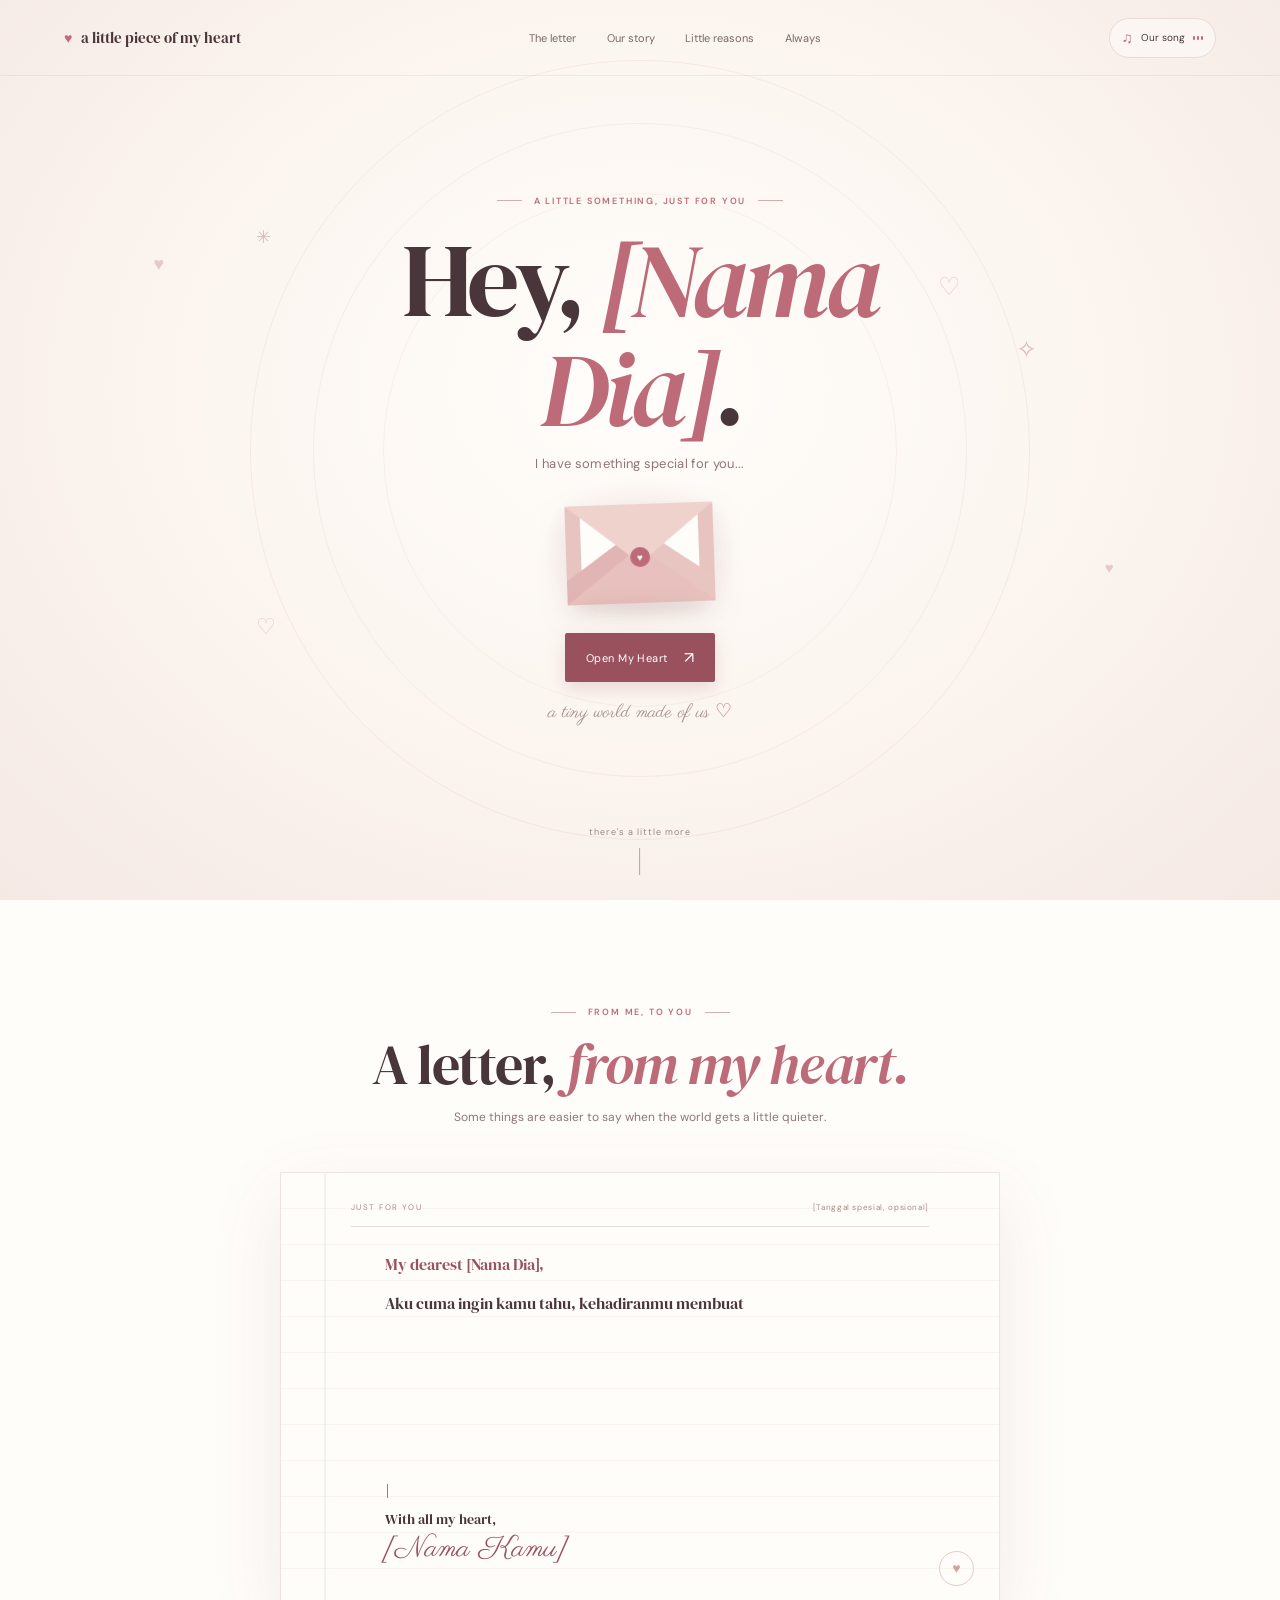
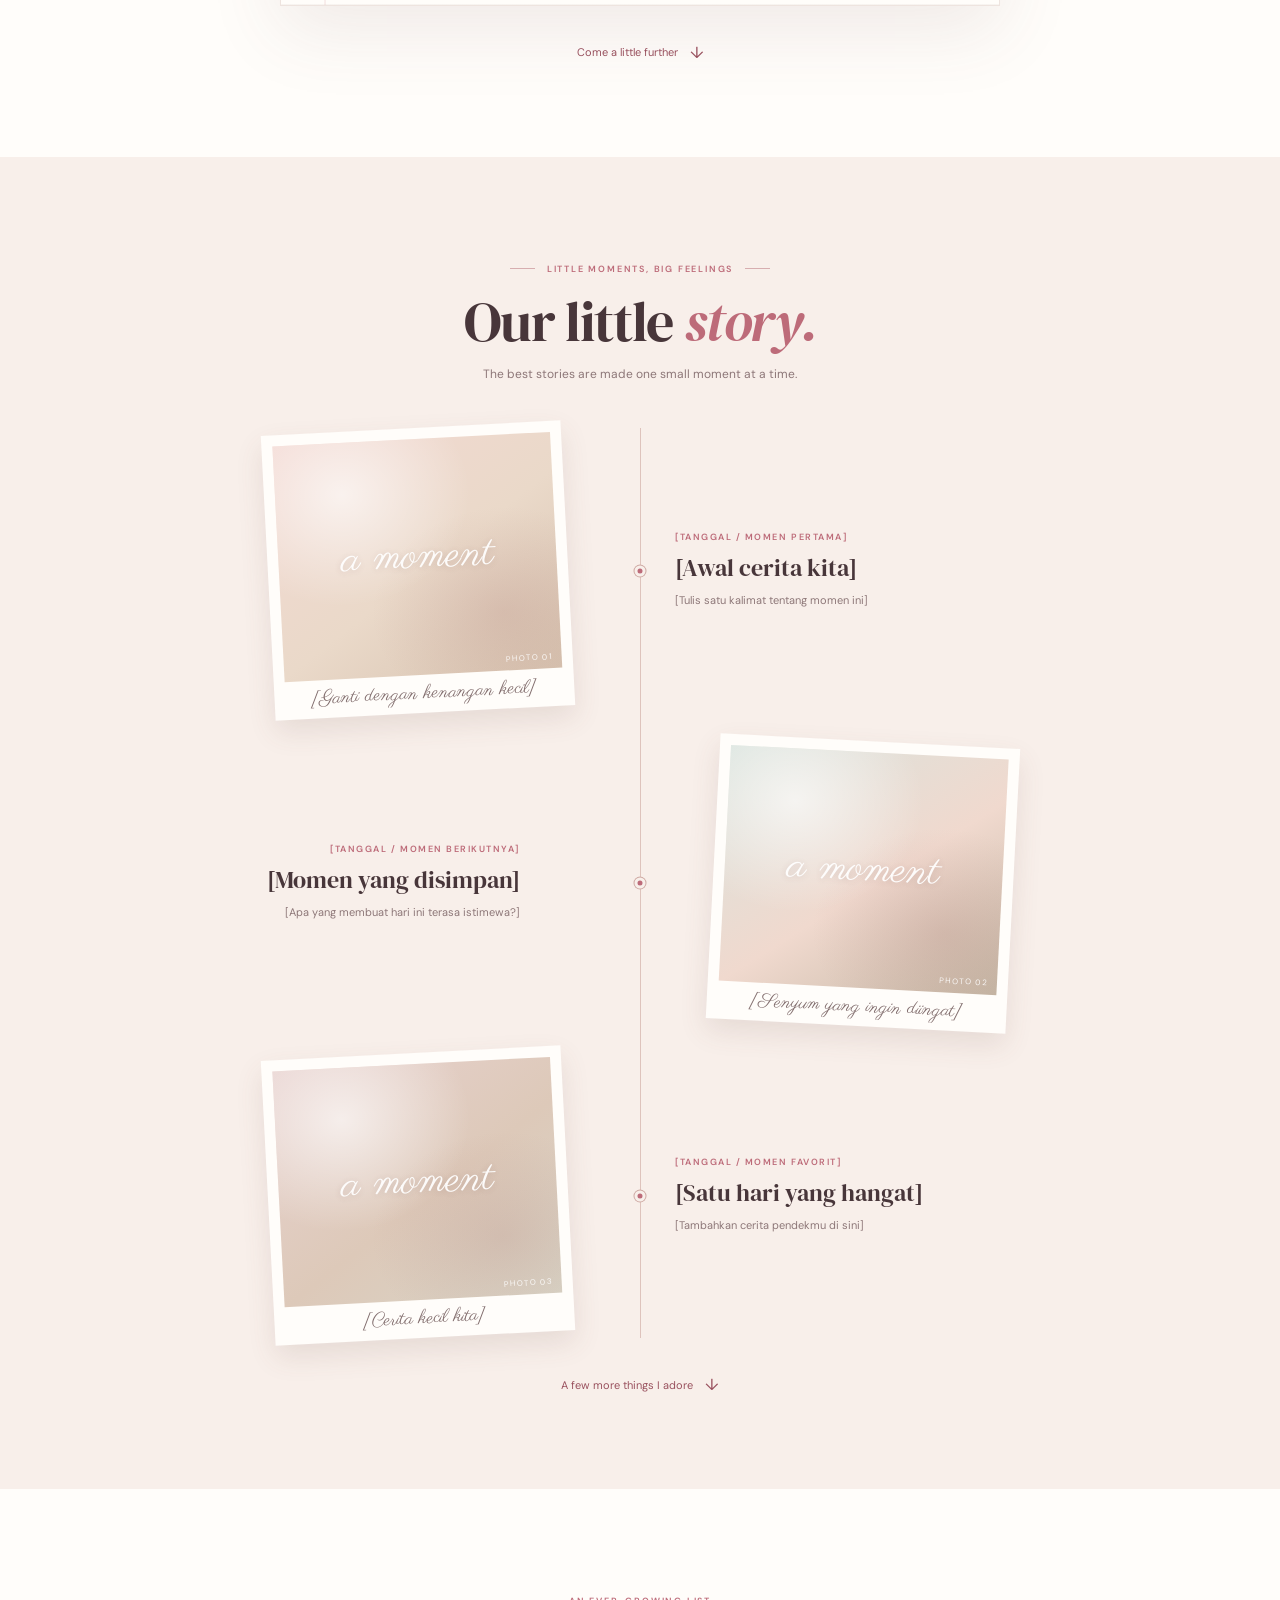
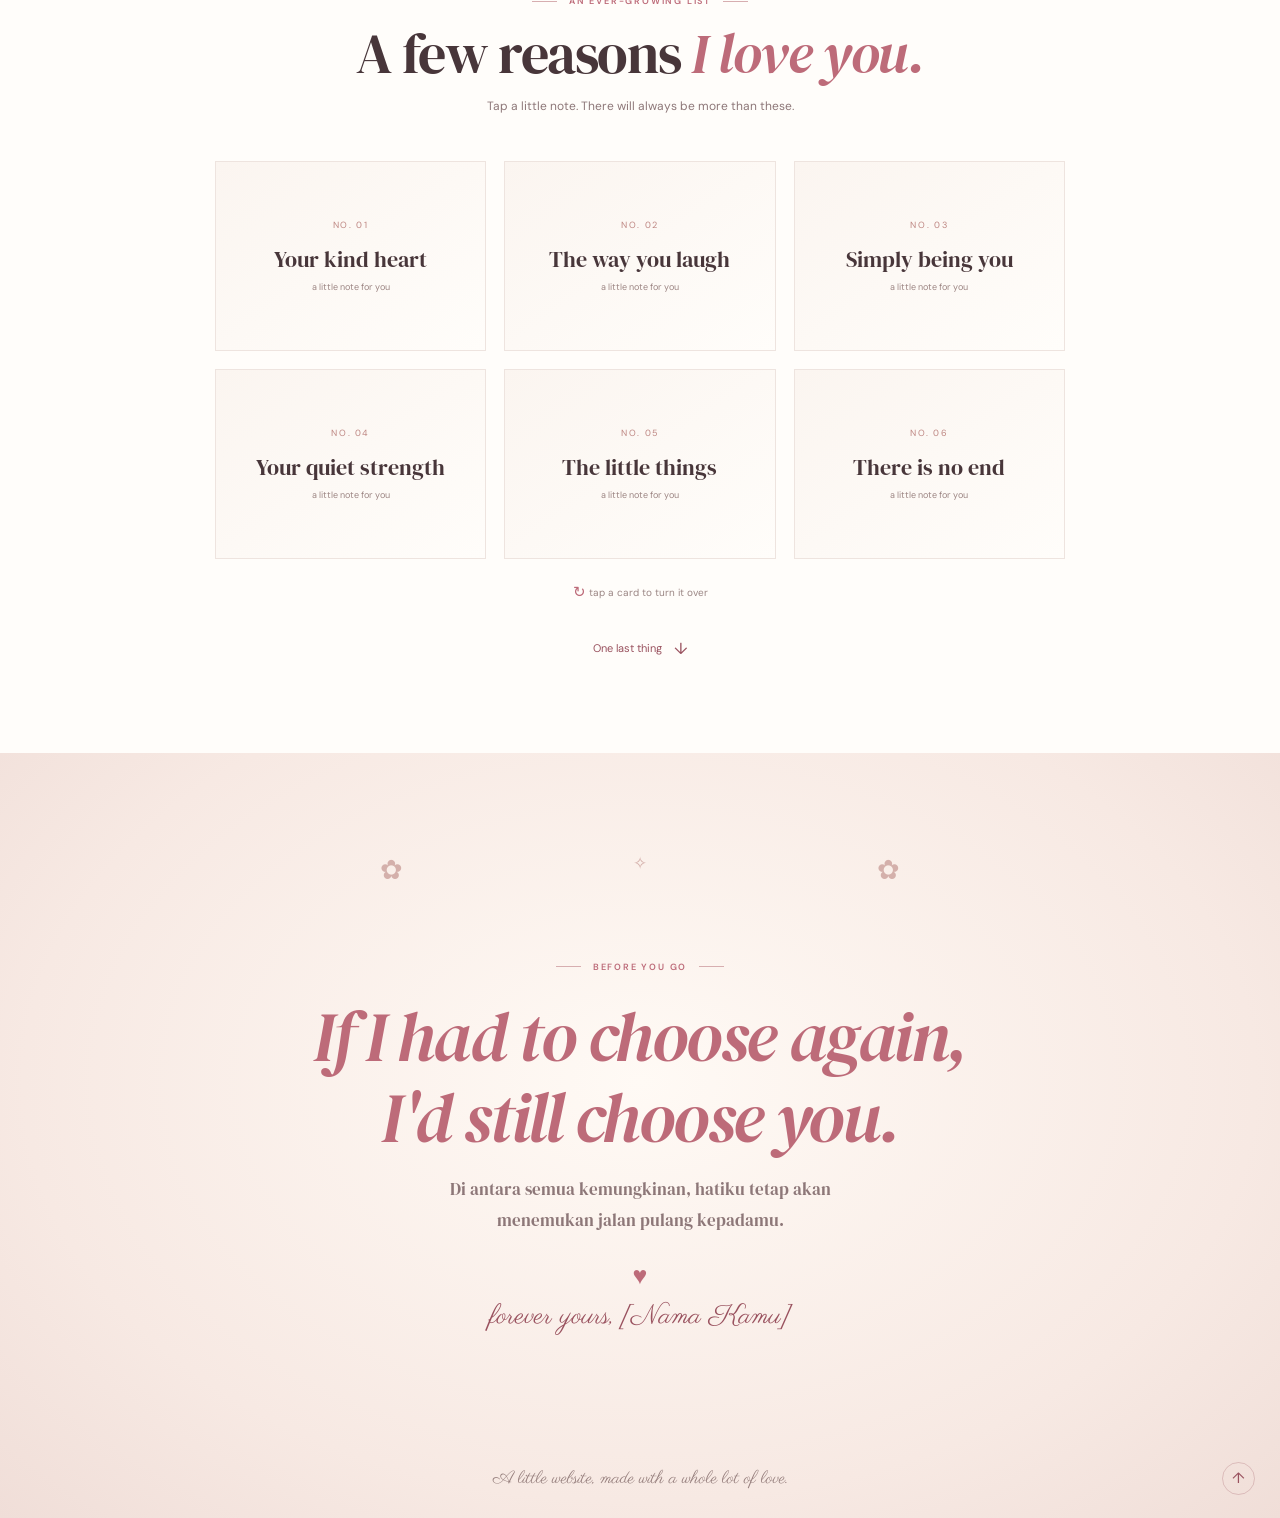
==== index.html @ af8dcc7d "Add Supabase CMS and romantic site Co-authored-by: Copilot <223556219+Copilot@users.noreply.github.c" ====
<!doctype html>
<html lang="en">
  <head>
    <meta charset="utf-8">
    <meta name="viewport" content="width=device-width, initial-scale=1">
    <meta name="theme-color" content="#fbf5f0">
    <meta name="description" content="A little corner of the internet, made with a whole lot of love.">
    <title>A Little Piece of My Heart</title>
    <link rel="preconnect" href="https://fonts.googleapis.com">
    <link rel="preconnect" href="https://fonts.gstatic.com" crossorigin>
    <link href="https://fonts.googleapis.com/css2?family=DM+Sans:wght@400;500;600;700&family=DM+Serif+Display:ital@0;1&family=Parisienne&display=swap" rel="stylesheet">
    <link rel="stylesheet" href="css/style.css">
    <script src="js/script.js" defer></script>
  </head>
  <body>
    <a class="skip-link" href="#letter">Skip to the letter</a>
    <div class="page-loader" aria-hidden="true">
      <span class="loader-heart">♥</span>
      <span>made with love</span>
    </div>

    <header class="site-header" id="top">
      <a class="wordmark" href="#beginning" aria-label="A Little Piece of My Heart, home">
        <span class="wordmark-heart" aria-hidden="true">♥</span>
        <span data-website-title>a little piece of my heart</span>
      </a>
      <nav class="site-nav" aria-label="Main navigation">
        <a href="#letter">The letter</a>
        <a href="#story">Our story</a>
        <a href="#reasons">Little reasons</a>
        <a href="#last-thing">Always</a>
      </nav>
      <button class="music-toggle" type="button" aria-label="Play background music" aria-pressed="false">
        <span class="music-icon" aria-hidden="true">♫</span>
        <span class="music-label">Our song</span>
        <span class="music-bars" aria-hidden="true"><i></i><i></i><i></i></span>
      </button>
    </header>

    <main>
      <section class="hero section-shell" id="beginning" aria-labelledby="hero-title">
        <div class="hero-wash" aria-hidden="true"></div>
        <div class="hero-sparkle sparkle-one" aria-hidden="true">✳</div>
        <div class="hero-sparkle sparkle-two" aria-hidden="true">✧</div>
        <div class="hero-content">
          <p class="eyebrow"><span class="eyebrow-line"></span> a little something, just for you <span class="eyebrow-line"></span></p>
          <h1 id="hero-title">Hey, <em data-girlfriend-name>Beautiful</em>.</h1>
          <p class="hero-subtitle" data-intro-subtitle>I have something special for you...</p>
          <div class="envelope-wrap" aria-hidden="true">
            <div class="envelope-glow"></div>
            <div class="envelope">
              <span class="envelope-back"></span>
              <span class="letter-peek"><span>for you</span></span>
              <span class="envelope-front"></span>
              <span class="envelope-flap"></span>
              <span class="envelope-seal">♥</span>
            </div>
            <span class="envelope-shadow"></span>
          </div>
          <button class="primary-button open-heart" type="button">
            <span>Open My Heart</span><span class="button-arrow" aria-hidden="true">↗</span>
          </button>
          <p class="hero-note">a tiny world made of us <span aria-hidden="true">♡</span></p>
        </div>
        <span class="float-heart heart-one" aria-hidden="true">♥</span>
        <span class="float-heart heart-two" aria-hidden="true">♡</span>
        <span class="float-heart heart-three" aria-hidden="true">♥</span>
        <span class="float-heart heart-four" aria-hidden="true">♡</span>
        <a class="scroll-cue" href="#letter"><span>there's a little more</span><span class="scroll-line"></span></a>
      </section>

      <section class="letter-section section-shell" id="letter" aria-labelledby="letter-title">
        <div class="section-heading reveal">
          <p class="eyebrow"><span class="eyebrow-line"></span> from me, to you <span class="eyebrow-line"></span></p>
          <h2 id="letter-title">A letter, <em>from my heart.</em></h2>
          <p class="section-intro">Some things are easier to say when the world gets a little quieter.</p>
        </div>
        <article class="letter-card reveal">
          <div class="letter-topline"><span>JUST FOR YOU</span><span class="letter-date" data-personal-date></span></div>
          <div class="letter-body">
            <p class="letter-salutation" data-letter-salutation></p>
            <div class="letter-copy" aria-live="polite"></div>
            <span class="typing-cursor" aria-hidden="true"></span>
            <p class="letter-signoff">With all my heart,</p>
            <p class="signature" data-signature></p>
          </div>
          <span class="letter-stamp" aria-hidden="true">♥</span>
        </article>
        <a class="text-link section-next" href="#story">Come a little further <span aria-hidden="true">↓</span></a>
      </section>

      <section class="story-section section-shell" id="story" aria-labelledby="story-title">
        <div class="section-heading reveal">
          <p class="eyebrow"><span class="eyebrow-line"></span> little moments, big feelings <span class="eyebrow-line"></span></p>
          <h2 id="story-title">Our little <em>story.</em></h2>
          <p class="section-intro">The best stories are made one small moment at a time.</p>
        </div>
        <div class="timeline" data-timeline></div>
        <a class="text-link section-next" href="#reasons">A few more things I adore <span aria-hidden="true">↓</span></a>
      </section>

      <section class="reasons-section section-shell" id="reasons" aria-labelledby="reasons-title">
        <div class="section-heading reveal">
          <p class="eyebrow"><span class="eyebrow-line"></span> an ever-growing list <span class="eyebrow-line"></span></p>
          <h2 id="reasons-title">A few reasons <em>I love you.</em></h2>
          <p class="section-intro">Tap a little note. There will always be more than these.</p>
        </div>
        <div class="reasons-grid" data-reasons></div>
        <p class="flip-hint"><span aria-hidden="true">↻</span> tap a card to turn it over</p>
        <a class="text-link section-next" href="#last-thing">One last thing <span aria-hidden="true">↓</span></a>
      </section>

      <section class="final-section section-shell" id="last-thing" aria-labelledby="final-title">
        <div class="final-ornament" aria-hidden="true"><span>✿</span><span>✧</span><span>✿</span></div>
        <div class="final-content reveal">
          <p class="eyebrow"><span class="eyebrow-line"></span> before you go <span class="eyebrow-line"></span></p>
          <h2 id="final-title"><span data-closing-message>If I had to choose again, I'd still choose you.</span></h2>
          <p class="final-note">Di antara semua kemungkinan, hatiku tetap akan menemukan jalan pulang kepadamu.</p>
          <span class="final-heart" aria-hidden="true">♥</span>
          <p class="final-signature" data-final-signature></p>
        </div>
        <div class="petal-field" aria-hidden="true"></div>
        <p class="site-footer">A little website, made with a whole lot of love.</p>
        <a class="back-to-top" href="#top" aria-label="Back to top">↑</a>
      </section>
    </main>
    <audio class="background-audio" loop preload="none"></audio>
    <p class="audio-status" aria-live="polite"></p>
  </body>
</html>
---- css/style.css ----
:root {
  color-scheme: light;
  --cream: #fbf5f0;
  --paper: #fffdfa;
  --rose: #bd6b79;
  --rose-deep: #99515e;
  --rose-soft: #edd2d0;
  --ink: #48363a;
  --muted: #8d7778;
  --line: #eadbd6;
  --serif: "DM Serif Display", Georgia, serif;
  --sans: "DM Sans", sans-serif;
  --script: "Parisienne", cursive;
  --shadow: 0 24px 70px rgba(106, 65, 69, .1);
}

* { box-sizing: border-box; }
html { scroll-behavior: smooth; scroll-padding-top: 82px; }
body {
  margin: 0;
  color: var(--ink);
  background: var(--cream);
  font-family: var(--sans);
  font-size: 15px;
  -webkit-font-smoothing: antialiased;
  overflow-x: hidden;
}
button, a { font: inherit; }
a { color: inherit; text-decoration: none; }
button { color: inherit; }
::selection { color: #fff; background: var(--rose); }

.page-loader {
  position: fixed;
  z-index: 20;
  inset: 0;
  display: grid;
  place-content: center;
  gap: 12px;
  color: var(--muted);
  background: var(--cream);
  text-align: center;
  font-size: 10px;
  letter-spacing: .2em;
  text-transform: uppercase;
  transition: opacity .65s ease, visibility .65s ease;
}
.page-loader.is-hidden { opacity: 0; visibility: hidden; }
.loader-heart { color: var(--rose); font-size: 24px; animation: pulse 1.1s ease-in-out infinite; }
.skip-link {
  position: fixed; z-index: 30; top: 10px; left: 10px; padding: 10px 14px;
  transform: translateY(-160%); color: white; background: var(--rose-deep); border-radius: 4px;
}
.skip-link:focus { transform: translateY(0); }

.site-header {
  position: absolute;
  z-index: 5;
  top: 0;
  left: 0;
  display: flex;
  width: 100%;
  min-height: 76px;
  align-items: center;
  justify-content: space-between;
  padding: 0 clamp(20px, 5vw, 76px);
  border-bottom: 1px solid rgba(164, 120, 119, .12);
}
.wordmark { display: inline-flex; align-items: center; gap: 9px; font-family: var(--serif); font-size: 15px; }
.wordmark-heart { color: var(--rose); font-size: 14px; }
.site-nav { display: flex; align-items: center; gap: clamp(14px, 2.4vw, 34px); }
.site-nav a { color: #79686a; font-size: 11px; transition: color .2s ease; }
.site-nav a:hover, .site-nav a:focus-visible { color: var(--rose-deep); }
.music-toggle {
  display: inline-flex; min-width: 100px; align-items: center; justify-content: center; gap: 8px;
  padding: 9px 12px; border: 1px solid var(--line); border-radius: 99px; background: rgba(255,255,255,.42);
  cursor: pointer; font-size: 10px; transition: border-color .2s ease, background .2s ease;
}
.music-toggle:hover { border-color: var(--rose); background: white; }
.music-icon { color: var(--rose); font-size: 15px; }
.music-bars { display: flex; height: 12px; align-items: center; gap: 2px; }
.music-bars i { width: 2px; height: 4px; background: var(--rose); border-radius: 2px; }
.music-toggle.is-playing .music-bars i { animation: sound-wave .65s ease-in-out infinite alternate; }
.music-toggle.is-playing .music-bars i:nth-child(2) { animation-delay: .2s; }
.music-toggle.is-playing .music-bars i:nth-child(3) { animation-delay: .4s; }

.section-shell { position: relative; overflow: hidden; }
.hero {
  display: grid; min-height: 760px; min-height: max(760px, 100svh); place-items: center;
  padding: 120px 24px 100px; isolation: isolate;
  background: radial-gradient(ellipse at 50% 43%, #fffdfa 0, #fcf6f1 44%, #f5e9e4 100%);
}
.hero-wash {
  position: absolute; z-index: -1; width: min(85vw, 780px); aspect-ratio: 1;
  border: 1px solid rgba(197, 149, 148, .14); border-radius: 50%;
}
.hero-wash::before, .hero-wash::after {
  position: absolute; content: ""; inset: 8%; border: 1px solid rgba(197, 149, 148, .12); border-radius: 50%;
}
.hero-wash::after { inset: 17%; border-color: rgba(197, 149, 148, .1); }
.hero-content { position: relative; z-index: 1; width: min(100%, 620px); text-align: center; }
.eyebrow {
  display: flex; align-items: center; justify-content: center; gap: 12px;
  margin: 0; color: var(--rose); font-size: 9px; font-weight: 600; letter-spacing: .2em; text-transform: uppercase;
}
.eyebrow-line { display: inline-block; width: 25px; height: 1px; background: #d7aeb0; }
.hero h1 {
  margin: 18px 0 3px; font: 400 clamp(58px, 10vw, 104px)/1.05 var(--serif); letter-spacing: -.045em;
}
h1 em, h2 em { color: var(--rose); font-weight: 400; }
.hero-subtitle { margin: 12px 0 8px; color: var(--muted); font-size: 13px; letter-spacing: .025em; }
.envelope-wrap { position: relative; width: 160px; height: 122px; margin: 20px auto 16px; }
.envelope-glow {
  position: absolute; inset: -23px; border-radius: 50%;
  background: radial-gradient(ellipse, rgba(226, 182, 180, .28), transparent 68%);
}
.envelope {
  position: absolute; top: 12px; left: 6px; width: 148px; height: 99px;
  transform: rotate(-2deg); filter: drop-shadow(0 10px 14px rgba(117, 75, 78, .13));
}
.envelope-back { position: absolute; inset: 0; background: #e8c4c0; border-radius: 3px; }
.letter-peek {
  position: absolute; z-index: 1; top: 4px; left: 15px; display: grid; width: 118px; height: 76px;
  place-items: center; color: var(--rose); background: #fffdfa; font: 18px var(--script); transition: transform .6s ease;
}
.letter-peek span { transform: translateY(-2px); }
.envelope-front {
  position: absolute; z-index: 2; inset: 0;
  background: linear-gradient(145deg, transparent 49.5%, #e0b5b3 50%) left/50% 100% no-repeat,
    linear-gradient(215deg, transparent 49.5%, #e8c5c0 50%) right/50% 100% no-repeat;
}
.envelope-front::after {
  position: absolute; inset: 0; content: ""; background: #e8c1be;
  clip-path: polygon(0 100%, 50% 43%, 100% 100%);
}
.envelope-flap {
  position: absolute; z-index: 3; inset: 0 0 auto; height: 60%;
  background: #f0d2cd; clip-path: polygon(0 0, 100% 0, 50% 100%); transform-origin: top; transition: transform .55s ease;
}
.envelope-seal {
  position: absolute; z-index: 4; top: 43px; left: 64px; display: grid; width: 20px; height: 20px;
  place-items: center; color: #fff5ef; background: var(--rose); border-radius: 50%; font-size: 10px;
  transition: opacity .3s ease, transform .3s ease;
}
.envelope-shadow { position: absolute; right: 12px; bottom: 3px; left: 12px; height: 9px; border-radius: 50%; background: rgba(112, 67, 74, .11); filter: blur(7px); }
.open-heart { margin-top: 3px; }
.hero.is-opening .envelope-flap { transform: rotateX(180deg); }
.hero.is-opening .letter-peek { transform: translateY(-28px); }
.hero.is-opening .envelope-seal { transform: scale(.2); opacity: 0; }
.primary-button {
  display: inline-flex; min-height: 49px; align-items: center; justify-content: center; gap: 16px;
  padding: 0 21px; border: 0; border-radius: 2px; color: white; background: var(--rose-deep);
  box-shadow: 0 7px 18px rgba(153, 81, 94, .18); cursor: pointer; font-size: 11px; letter-spacing: .04em;
  transition: transform .25s ease, box-shadow .25s ease, background .25s ease;
}
.primary-button:hover { transform: translateY(-2px); background: #87454f; box-shadow: 0 10px 22px rgba(153, 81, 94, .24); }
.button-arrow { font-size: 16px; }
.hero-note { margin: 17px 0 0; color: #a38d8e; font: 19px var(--script); }
.hero-note span { color: var(--rose); }
.hero-sparkle { position: absolute; color: #c99a97; opacity: .64; }
.sparkle-one { top: 25%; left: 20%; font-size: 18px; animation: float 5s ease-in-out infinite; }
.sparkle-two { top: 37%; right: 19%; font-size: 25px; animation: float 6s ease-in-out infinite reverse; }
.float-heart { position: absolute; color: #cf9696; opacity: .45; animation: drift 9s ease-in-out infinite; }
.heart-one { top: 28%; left: 12%; font-size: 18px; }
.heart-two { top: 68%; left: 20%; font-size: 22px; animation-delay: -2s; }
.heart-three { top: 62%; right: 13%; font-size: 15px; animation-delay: -4s; }
.heart-four { top: 30%; right: 25%; font-size: 25px; animation-delay: -6s; }
.scroll-cue { position: absolute; bottom: 25px; left: 50%; display: grid; justify-items: center; gap: 10px; color: #9c8686; font-size: 9px; letter-spacing: .11em; transform: translateX(-50%); }
.scroll-line { width: 1px; height: 27px; background: #c79c9d; transform-origin: top; animation: scroll-pulse 1.7s ease-in-out infinite; }

.letter-section, .story-section, .reasons-section { padding: 106px 24px 94px; }
.letter-section { background: #fffdfa; }
.section-heading { max-width: 620px; margin: 0 auto 43px; text-align: center; }
.section-heading h2 {
  margin: 15px 0 9px; font: 400 clamp(36px, 6vw, 56px)/1.16 var(--serif); letter-spacing: -.025em;
}
.section-intro { margin: 0; color: var(--muted); font-size: 12px; line-height: 1.8; }
.letter-card {
  position: relative; width: min(100%, 720px); min-height: 400px; margin: 0 auto; padding: 29px clamp(23px, 7vw, 70px) 36px;
  overflow: hidden; border: 1px solid #eee4df; background:
    linear-gradient(90deg, transparent 0, transparent 43px, rgba(221, 175, 174, .38) 44px, transparent 45px),
    repeating-linear-gradient(to bottom, #fffdfa, #fffdfa 35px, rgba(199, 183, 174, .26) 36px);
  box-shadow: var(--shadow);
}
.letter-topline { display: flex; justify-content: space-between; padding-bottom: 14px; border-bottom: 1px solid rgba(205, 177, 166, .42); color: #a68b87; font-size: 8px; letter-spacing: .18em; }
.letter-date { letter-spacing: .08em; }
.letter-body { max-width: 535px; margin: 20px auto 0; padding-left: 12px; }
.letter-salutation, .letter-copy p { margin: 0; font: 16px/2.2 var(--serif); }
.letter-salutation { margin-bottom: 4px; color: var(--rose-deep); }
.letter-copy { min-height: 194px; }
.letter-copy p + p { margin-top: 9px; }
.typing-cursor { display: inline-block; width: 1px; height: 14px; margin-left: 2px; background: var(--rose); vertical-align: middle; animation: blink .8s step-end infinite; }
.typing-cursor.is-done { visibility: hidden; }
.letter-signoff { margin: 9px 0 0; font: 14px var(--serif); }
.signature { margin: 0; color: var(--rose-deep); font: 29px var(--script); }
.letter-stamp { position: absolute; right: 25px; bottom: 19px; display: grid; width: 35px; height: 35px; place-items: center; border: 1px solid #dfb6b1; border-radius: 50%; color: #c98585; font-size: 14px; opacity: .75; }
.text-link { display: flex; width: fit-content; align-items: center; gap: 12px; margin: 36px auto 0; color: var(--rose-deep); font-size: 11px; transition: gap .2s ease; }
.text-link:hover { gap: 17px; }
.text-link span { font-size: 16px; }

.story-section { background: #f8efea; }
.timeline { position: relative; width: min(100%, 820px); margin: 0 auto; }
.timeline::before { position: absolute; top: 0; bottom: 0; left: 50%; width: 1px; content: ""; background: #dec3bc; }
.memory-row { position: relative; display: grid; grid-template-columns: 1fr 1fr; gap: clamp(26px, 6vw, 70px); align-items: center; min-height: 250px; }
.memory-row + .memory-row { margin-top: 28px; }
.memory-row:nth-child(even) .memory-visual { grid-column: 2; grid-row: 1; }
.memory-row:nth-child(even) .memory-copy { grid-column: 1; grid-row: 1; text-align: right; }
.memory-dot { position: absolute; z-index: 1; top: 50%; left: 50%; width: 11px; height: 11px; border: 3px solid #f8efea; border-radius: 50%; background: var(--rose); transform: translate(-50%, -50%); box-shadow: 0 0 0 1px #cfaaa4; }
.memory-visual { position: relative; width: min(100%, 300px); justify-self: center; padding: 11px 11px 38px; background: #fffdfa; box-shadow: 0 12px 28px rgba(105, 74, 69, .12); transform: rotate(-3deg); }
.memory-row:nth-child(even) .memory-visual { transform: rotate(3deg); }
.memory-art { position: relative; display: grid; width: 100%; aspect-ratio: 1.18; place-items: center; overflow: hidden; background: linear-gradient(145deg, #f3d9d3, #ead9c9 54%, #d7c3b0); }
.memory-row:nth-child(2) .memory-art { background: linear-gradient(145deg, #d9e3dd, #f0d9ce 55%, #c5b7a5); }
.memory-row:nth-child(3) .memory-art { background: linear-gradient(145deg, #e8d2cf, #ddc9b9 55%, #d9d4c6); }
.memory-art::before { position: absolute; inset: 0; content: ""; background: radial-gradient(ellipse at 24% 22%, rgba(255,255,255,.65), transparent 43%), radial-gradient(ellipse at 80% 75%, rgba(166,109,105,.18), transparent 42%); }
.memory-photo { position: absolute; width: 100%; height: 100%; object-fit: cover; }
.memory-art-mark { position: relative; color: rgba(255,255,255,.92); font: 43px var(--script); text-shadow: 0 1px 6px rgba(105,68,71,.16); }
.memory-art-index { position: absolute; right: 9px; bottom: 7px; color: rgba(255,255,255,.88); font-size: 8px; letter-spacing: .15em; }
.memory-caption { position: absolute; right: 0; bottom: 7px; left: 0; overflow: hidden; color: #806c6c; font: 19px var(--script); text-align: center; text-overflow: ellipsis; white-space: nowrap; }
.memory-copy { max-width: 290px; }
.memory-date { margin: 0 0 8px; color: var(--rose); font-size: 9px; font-weight: 600; letter-spacing: .17em; text-transform: uppercase; }
.memory-copy h3 { margin: 0 0 7px; font: 24px var(--serif); }
.memory-copy p:last-child { margin: 0; color: var(--muted); font-size: 11px; line-height: 1.8; }

.reasons-section { background: #fffdfa; }
.reasons-grid { display: grid; width: min(100%, 850px); grid-template-columns: repeat(2, minmax(0, 1fr)); gap: 14px; margin: 0 auto; perspective: 1100px; }
.reason-card { min-height: 190px; padding: 0; border: 0; background: transparent; cursor: pointer; perspective: 900px; text-align: left; }
.reason-inner { position: relative; display: block; width: 100%; height: 100%; min-height: 190px; transform-style: preserve-3d; transition: transform .7s cubic-bezier(.2,.7,.2,1); }
.reason-card.is-flipped .reason-inner { transform: rotateY(180deg); }
.reason-face {
  position: absolute; inset: 0; display: flex; flex-direction: column; align-items: center; justify-content: center;
  padding: 20px; border: 1px solid #eee4df; backface-visibility: hidden; text-align: center;
}
.reason-front { background: linear-gradient(145deg, #fbf5f0, #fffdfa); }
.reason-back { color: #fffaf7; background: var(--rose-deep); transform: rotateY(180deg); }
.reason-number { color: #bd8581; font-size: 9px; letter-spacing: .18em; }
.reason-front .reason-title { margin: 13px 0 7px; font: 22px var(--serif); }
.reason-open { color: #9c8583; font-size: 9px; }
.reason-back .reason-number { color: #f2cbc6; }
.reason-message { margin: 13px 0 0; font: 16px/1.65 var(--serif); }
.reason-card:focus-visible { outline: 2px solid var(--rose); outline-offset: 3px; }
.flip-hint { margin: 23px 0 0; color: #9a8583; font-size: 10px; text-align: center; }
.flip-hint span { color: var(--rose); font-size: 15px; vertical-align: -1px; }

.final-section {
  display: flex; min-height: 650px; min-height: max(650px, 85svh); flex-direction: column; align-items: center; justify-content: center;
  padding: 100px 24px 75px; background: radial-gradient(ellipse at 50% 43%, #fffaf5 0, #f7e9e3 68%, #f0ded8 100%); text-align: center;
}
.final-content { position: relative; z-index: 1; max-width: 700px; }
.final-content h2 { margin: 23px 0 15px; font: 400 clamp(40px, 7vw, 70px)/1.17 var(--serif); letter-spacing: -.035em; }
.final-content h2 [data-closing-message] { color: var(--rose); font-style: italic; }
.final-note { max-width: 440px; margin: 0 auto; color: #8d7778; font: 17px/1.8 var(--serif); }
.final-heart { display: block; margin: 23px 0 6px; color: var(--rose); font-size: 25px; animation: pulse 1.8s ease-in-out infinite; }
.final-signature { margin: 0; color: var(--rose-deep); font: 27px var(--script); }
.final-ornament { position: absolute; top: 13%; display: flex; width: min(68%, 520px); justify-content: space-between; color: #c59691; opacity: .7; }
.final-ornament span:nth-child(1), .final-ornament span:nth-child(3) { font-size: 27px; }
.final-ornament span:nth-child(2) { font-size: 17px; }
.petal-field { position: absolute; inset: 0; pointer-events: none; }
.petal { position: absolute; bottom: -25px; color: #d19191; font-size: 16px; opacity: .45; animation: petal-rise 10s linear infinite; }
.petal:nth-child(2n) { color: #bc8587; animation-duration: 13s; }
.petal:nth-child(3n) { animation-duration: 16s; }
.site-footer { position: absolute; bottom: 27px; margin: 0; color: #957e7c; font: 18px var(--script); }
.back-to-top { position: absolute; right: 25px; bottom: 23px; display: grid; width: 33px; height: 33px; place-items: center; border: 1px solid rgba(153,81,94,.26); border-radius: 50%; color: var(--rose-deep); transition: background .2s ease; }
.back-to-top:hover { background: rgba(255,255,255,.65); }
.audio-status { position: fixed; z-index: 8; right: 16px; bottom: 14px; max-width: calc(100vw - 32px); margin: 0; padding: 8px 12px; color: #fff; background: #48363a; border-radius: 3px; font-size: 10px; opacity: 0; pointer-events: none; transition: opacity .25s ease; }
.audio-status.is-visible { opacity: 1; }

.reveal { opacity: 0; transform: translateY(20px); transition: opacity .75s ease, transform .75s ease; }
.reveal.is-visible { opacity: 1; transform: translateY(0); }
.memory-row.reveal { transition-delay: .08s; }

@keyframes pulse { 50% { transform: scale(1.12); opacity: .74; } }
@keyframes blink { 50% { opacity: 0; } }
@keyframes float { 50% { transform: translateY(-12px) rotate(9deg); } }
@keyframes drift { 50% { transform: translate(10px, -15px) rotate(8deg); } }
@keyframes scroll-pulse { 50% { transform: scaleY(.55); opacity: .55; } }
@keyframes sound-wave { to { height: 11px; } }
@keyframes petal-rise {
  0% { transform: translate3d(0, 0, 0) rotate(0); opacity: 0; }
  12% { opacity: .45; }
  90% { opacity: .38; }
  100% { transform: translate3d(24px, -78vh, 0) rotate(260deg); opacity: 0; }
}

@media (min-width: 900px) {
  .reasons-grid { grid-template-columns: repeat(3, minmax(0, 1fr)); gap: 18px; }
}
@media (max-width: 700px) {
  html { scroll-padding-top: 62px; }
  .site-header { min-height: 63px; padding: 0 17px; }
  .wordmark { font-size: 13px; }
  .site-nav { position: absolute; top: 63px; right: 0; left: 0; justify-content: center; gap: 19px; padding: 10px 8px; background: rgba(251,245,240,.88); backdrop-filter: blur(10px); }
  .site-nav a { font-size: 9px; }
  .music-toggle { min-width: 37px; padding: 7px 9px; gap: 5px; }
  .music-label { display: none; }
  .hero { min-height: max(690px, 100svh); padding-top: 132px; }
  .hero h1 { font-size: clamp(56px, 13vw, 82px); }
  .hero-wash { width: 110vw; }
  .heart-one { left: 7%; }
  .heart-two { left: 8%; }
  .heart-three { right: 7%; }
  .heart-four { right: 8%; }
  .letter-section, .story-section, .reasons-section { padding: 78px 20px 70px; }
  .section-heading { margin-bottom: 31px; }
  .letter-card { min-height: 430px; padding: 23px 20px 30px 47px; background-position: left; }
  .letter-body { padding-left: 0; }
  .letter-salutation, .letter-copy p { font-size: 15px; line-height: 2.05; }
  .letter-copy { min-height: 238px; }
  .timeline::before { left: 10px; }
  .memory-row, .memory-row:nth-child(even) { grid-template-columns: 20px minmax(0, 1fr); gap: 15px; min-height: auto; }
  .memory-row + .memory-row { margin-top: 34px; }
  .memory-row:nth-child(even) .memory-visual, .memory-visual { grid-column: 2; grid-row: 1; width: min(100%, 300px); justify-self: center; }
  .memory-row:nth-child(even) .memory-copy, .memory-copy { grid-column: 2; grid-row: 2; width: 100%; justify-self: center; text-align: center; }
  .memory-dot { top: 22px; left: 10px; }
  .memory-visual { margin-bottom: 3px; }
  .reasons-grid { gap: 10px; }
  .reason-card, .reason-inner { min-height: 175px; }
  .reason-front .reason-title { font-size: 19px; }
  .reason-message { font-size: 14px; }
  .final-section { min-height: max(620px, 85svh); padding-bottom: 90px; }
  .back-to-top { right: 17px; bottom: 20px; }
}
@media (max-width: 380px) {
  .site-nav { gap: 12px; }
  .site-nav a { font-size: 8px; }
  .wordmark { gap: 5px; font-size: 11px; }
  .reasons-grid { grid-template-columns: 1fr; width: min(100%, 310px); }
  .reason-card, .reason-inner { min-height: 160px; }
  .eyebrow { gap: 7px; font-size: 8px; }
  .eyebrow-line { width: 17px; }
}
@media (prefers-reduced-motion: reduce) {
  *, *::before, *::after { scroll-behavior: auto !important; animation-duration: .01ms !important; animation-iteration-count: 1 !important; transition-duration: .01ms !important; }
  .reveal { opacity: 1; transform: none; }
}
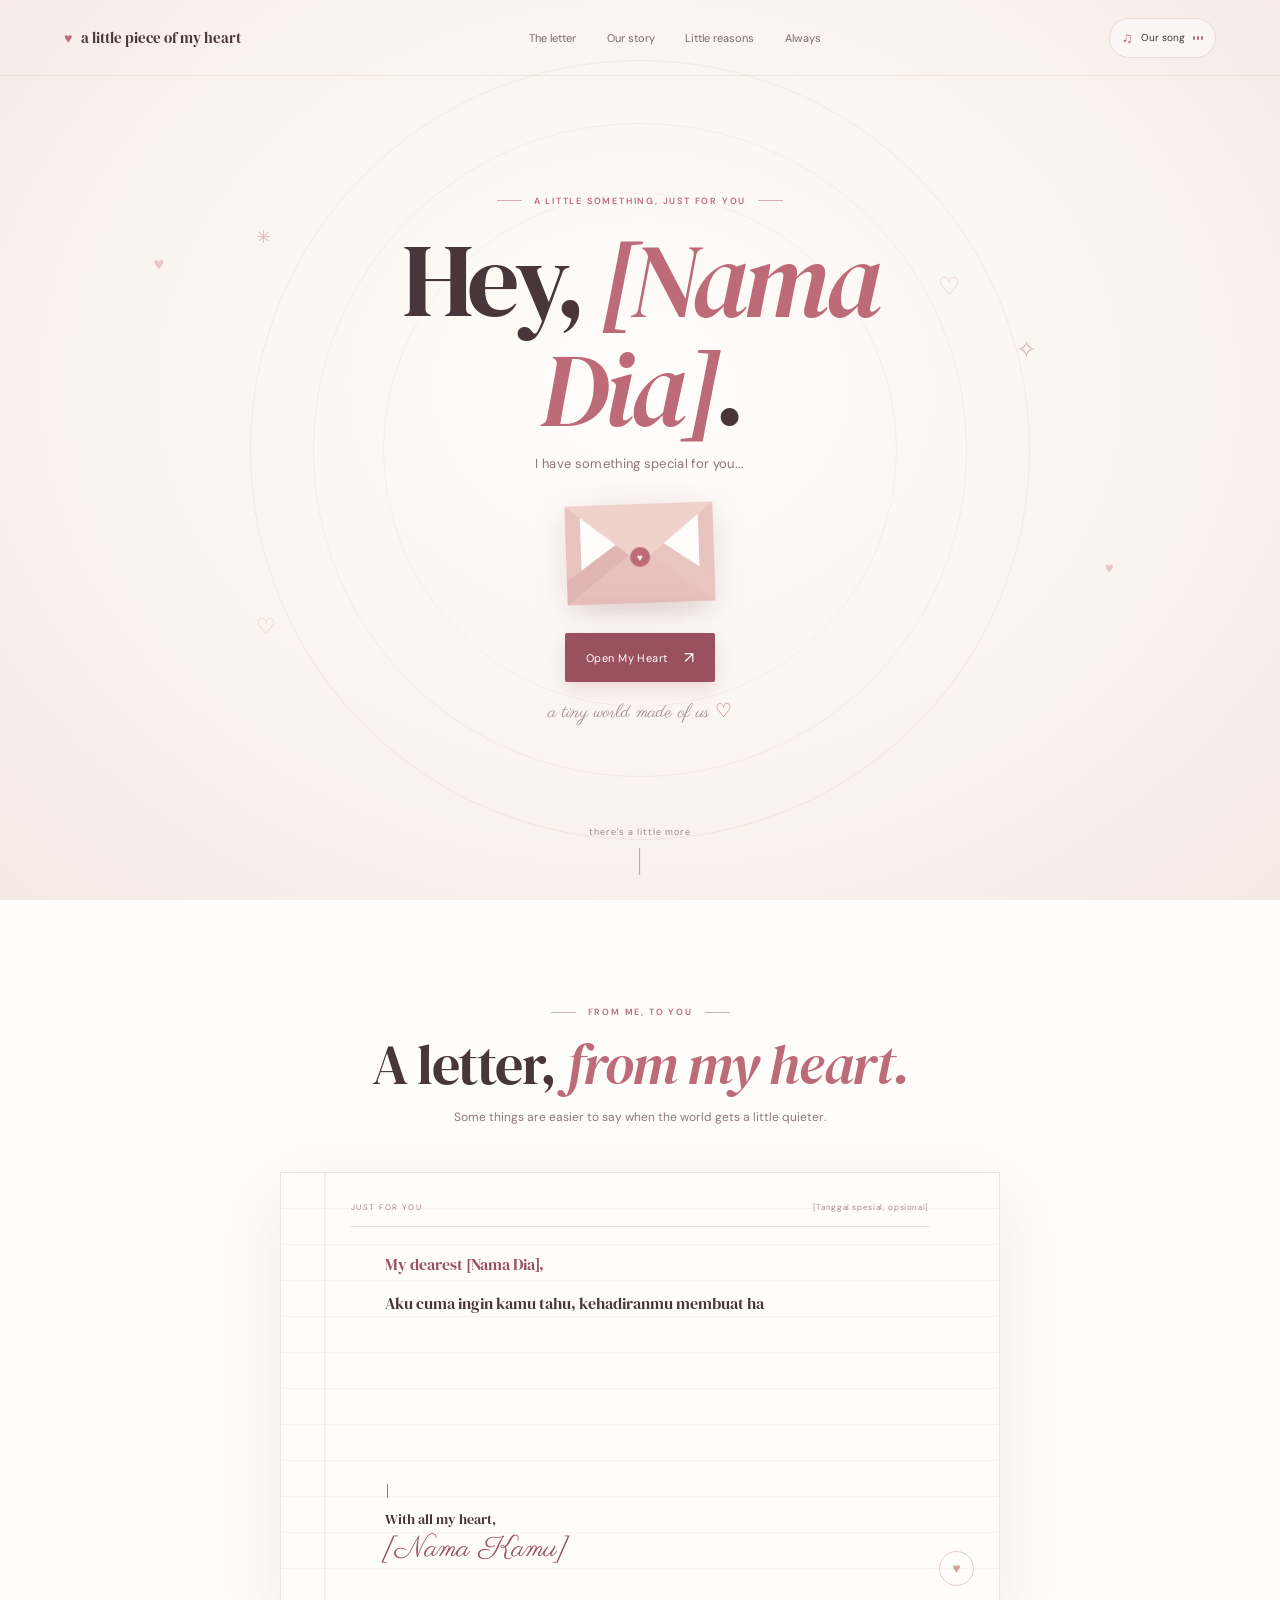
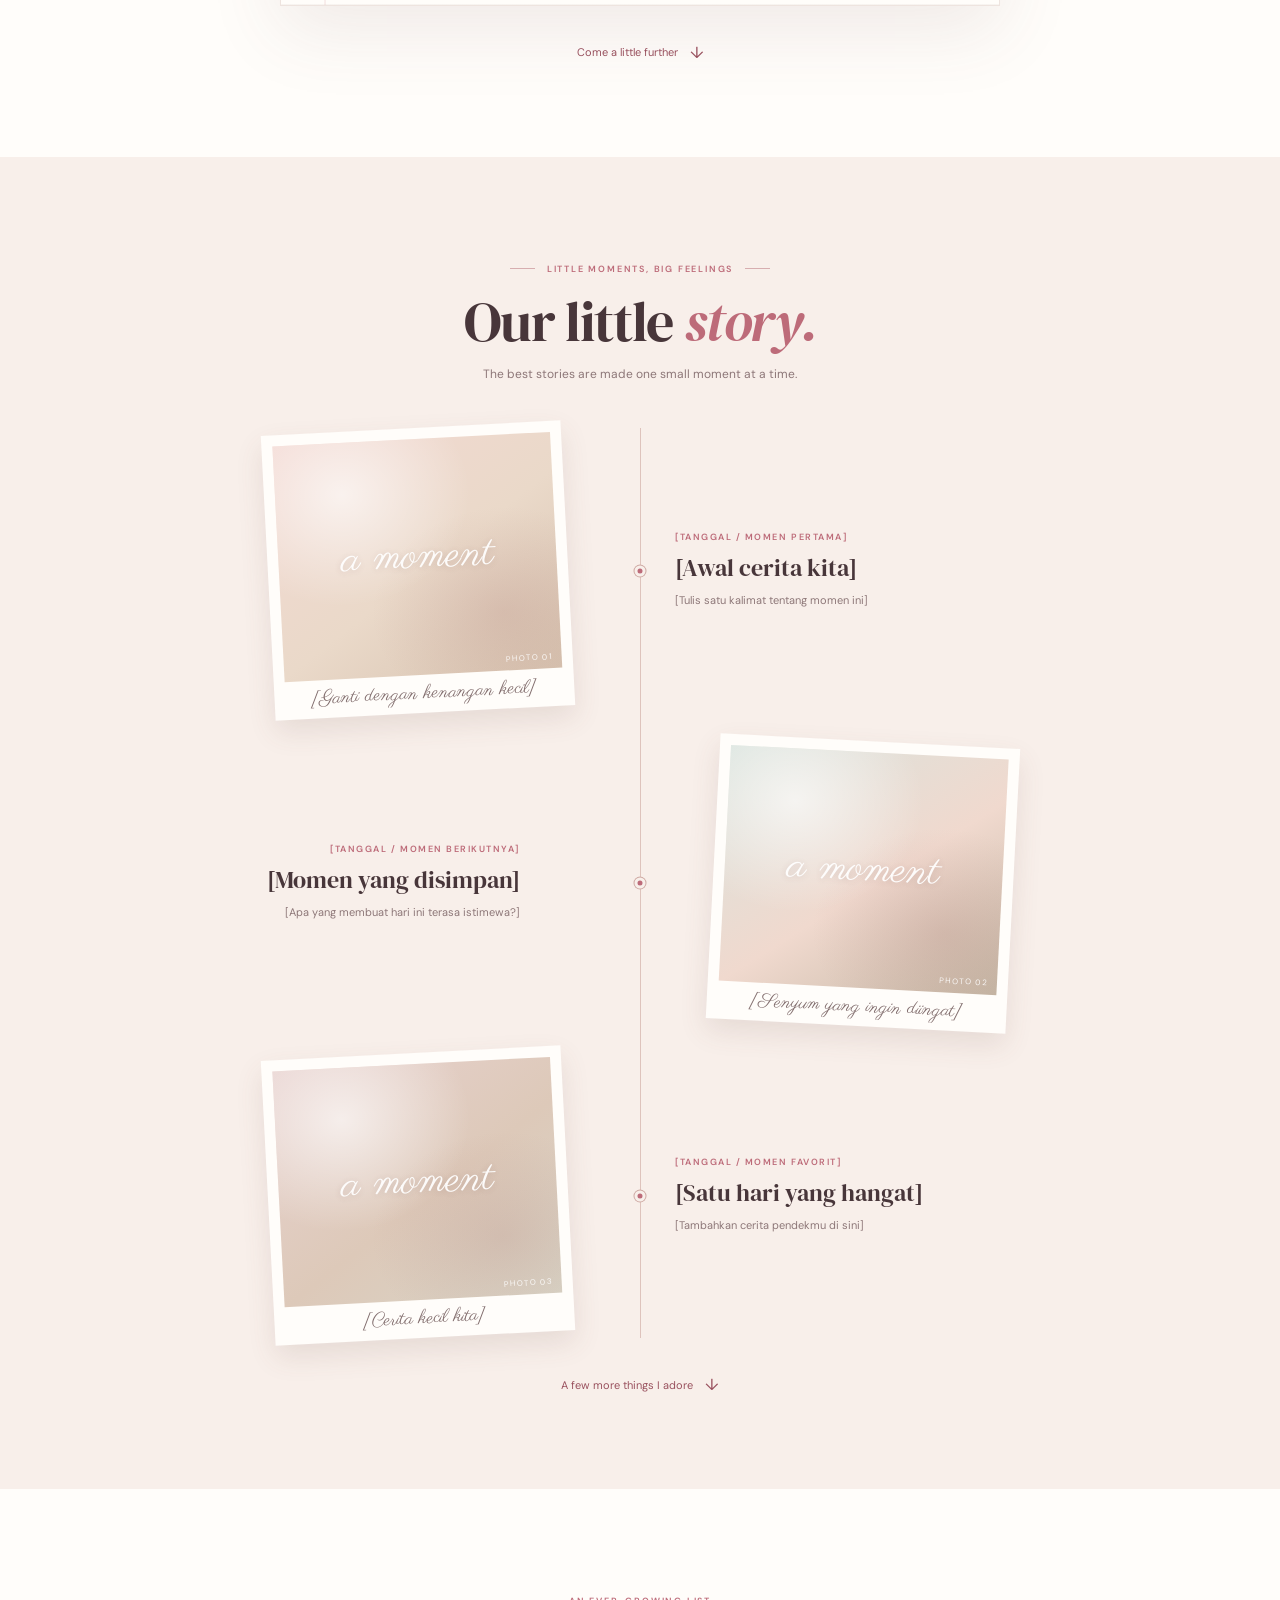
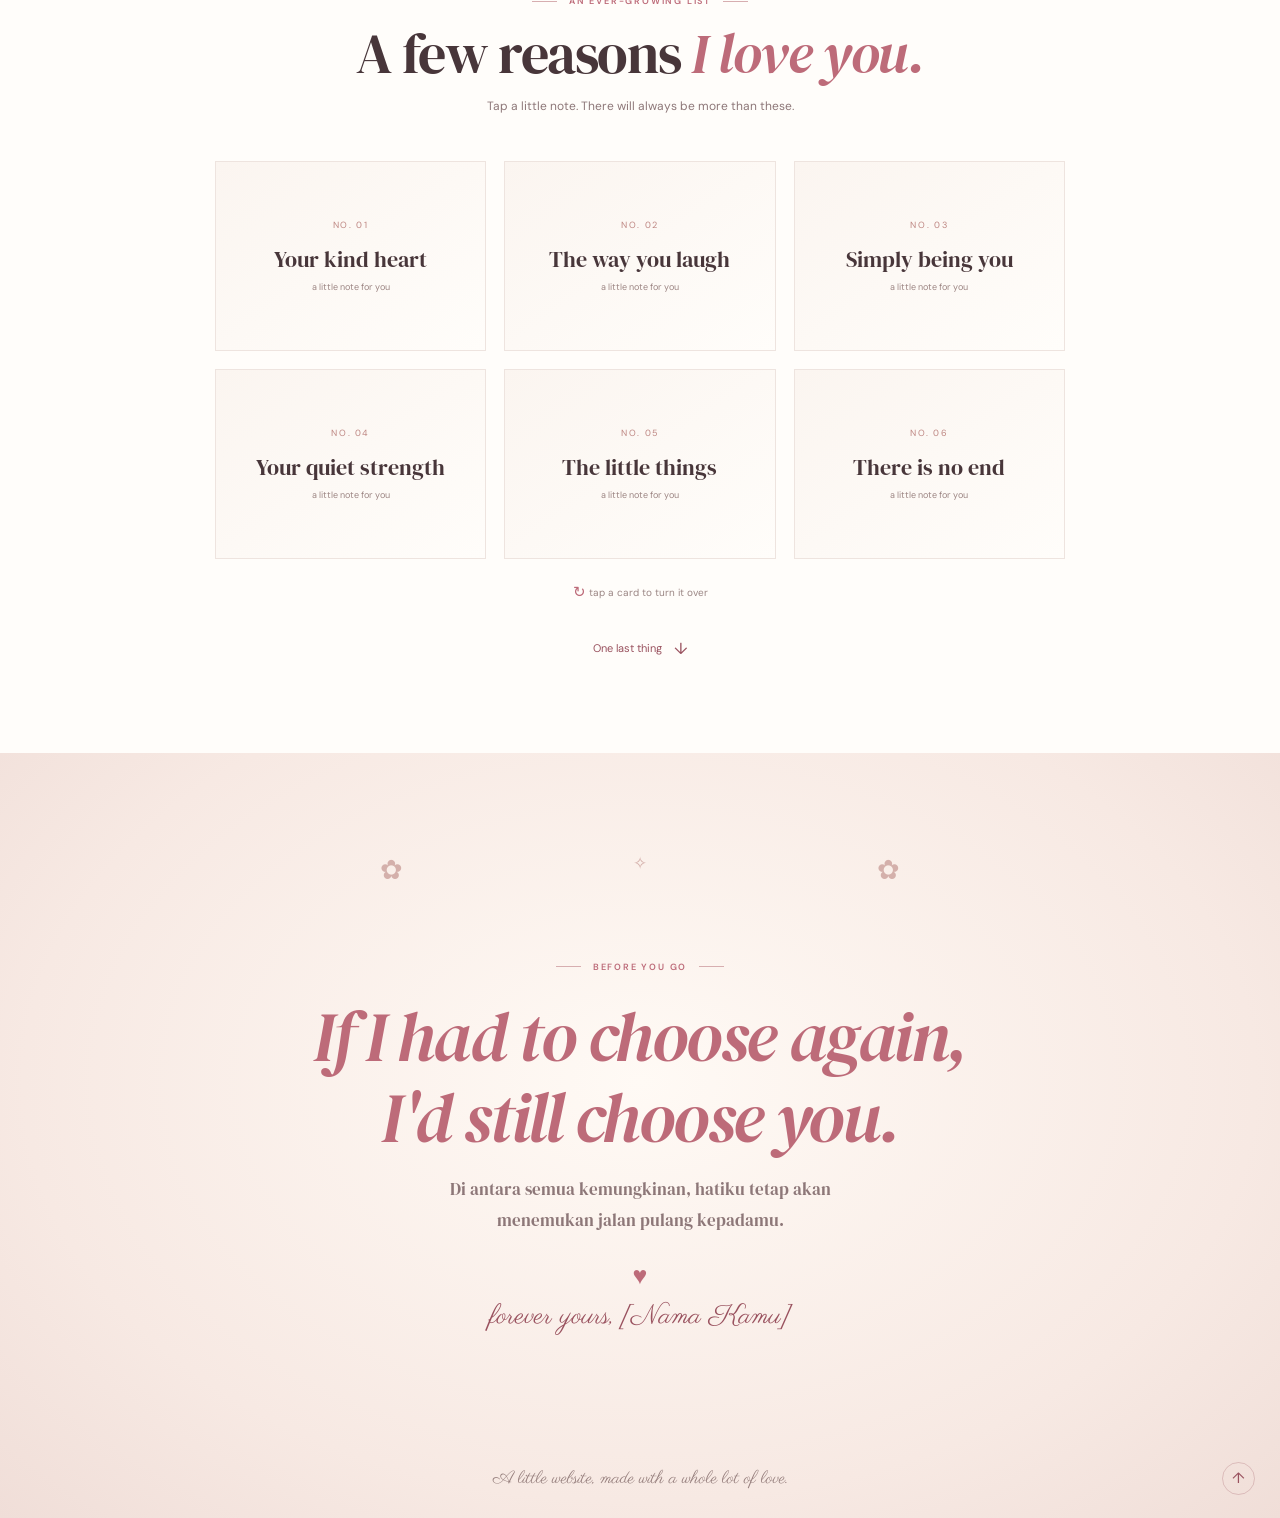
==== commit c01bc38d: "Add admin video message upload Co-authored-by: Copilot <223556219+Copilot@users.noreply.github.com>" ====
--- a/index.html
+++ b/index.html
@@ -86,6 +86,12 @@
           </div>
           <span class="letter-stamp" aria-hidden="true">♥</span>
         </article>
+        <div class="video-message" id="video-message" hidden aria-labelledby="video-message-title">
+          <p class="eyebrow"><span class="eyebrow-line"></span> a little message for you <span class="eyebrow-line"></span></p>
+          <h3 id="video-message-title">A moment, just for us.</h3>
+          <video class="video-player" id="public-video" controls playsinline loop preload="metadata" aria-label="Video message"></video>
+          <p class="video-status" id="video-status" role="status" aria-live="polite" hidden>This video isn't available right now. Please try again later.</p>
+        </div>
         <a class="text-link section-next" href="#story">Come a little further <span aria-hidden="true">↓</span></a>
       </section>
 
--- a/css/style.css
+++ b/css/style.css
@@ -194,6 +194,10 @@
 .letter-signoff { margin: 9px 0 0; font: 14px var(--serif); }
 .signature { margin: 0; color: var(--rose-deep); font: 29px var(--script); }
 .letter-stamp { position: absolute; right: 25px; bottom: 19px; display: grid; width: 35px; height: 35px; place-items: center; border: 1px solid #dfb6b1; border-radius: 50%; color: #c98585; font-size: 14px; opacity: .75; }
+.video-message { width: min(100%, 820px); margin: 34px auto 0; padding: clamp(20px, 5vw, 36px); border: 1px solid #eee4df; background: #fffdfa; box-shadow: var(--shadow); text-align: center; animation: video-appear .45s ease both; }
+.video-message h3 { margin: 14px 0 20px; font: 400 clamp(25px, 5vw, 34px)/1.2 var(--serif); }
+.video-player { display: block; width: min(100%, 740px); max-height: min(70svh, 560px); aspect-ratio: 16 / 9; margin: 0 auto; border-radius: 2px; background: #281f21; object-fit: contain; }
+.video-status { margin: 12px 0 0; color: var(--rose-deep); font-size: 11px; }
 .text-link { display: flex; width: fit-content; align-items: center; gap: 12px; margin: 36px auto 0; color: var(--rose-deep); font-size: 11px; transition: gap .2s ease; }
 .text-link:hover { gap: 17px; }
 .text-link span { font-size: 16px; }
@@ -274,6 +278,7 @@
 @keyframes drift { 50% { transform: translate(10px, -15px) rotate(8deg); } }
 @keyframes scroll-pulse { 50% { transform: scaleY(.55); opacity: .55; } }
 @keyframes sound-wave { to { height: 11px; } }
+@keyframes video-appear { from { opacity: 0; transform: translateY(12px); } to { opacity: 1; transform: translateY(0); } }
 @keyframes petal-rise {
   0% { transform: translate3d(0, 0, 0) rotate(0); opacity: 0; }
   12% { opacity: .45; }
